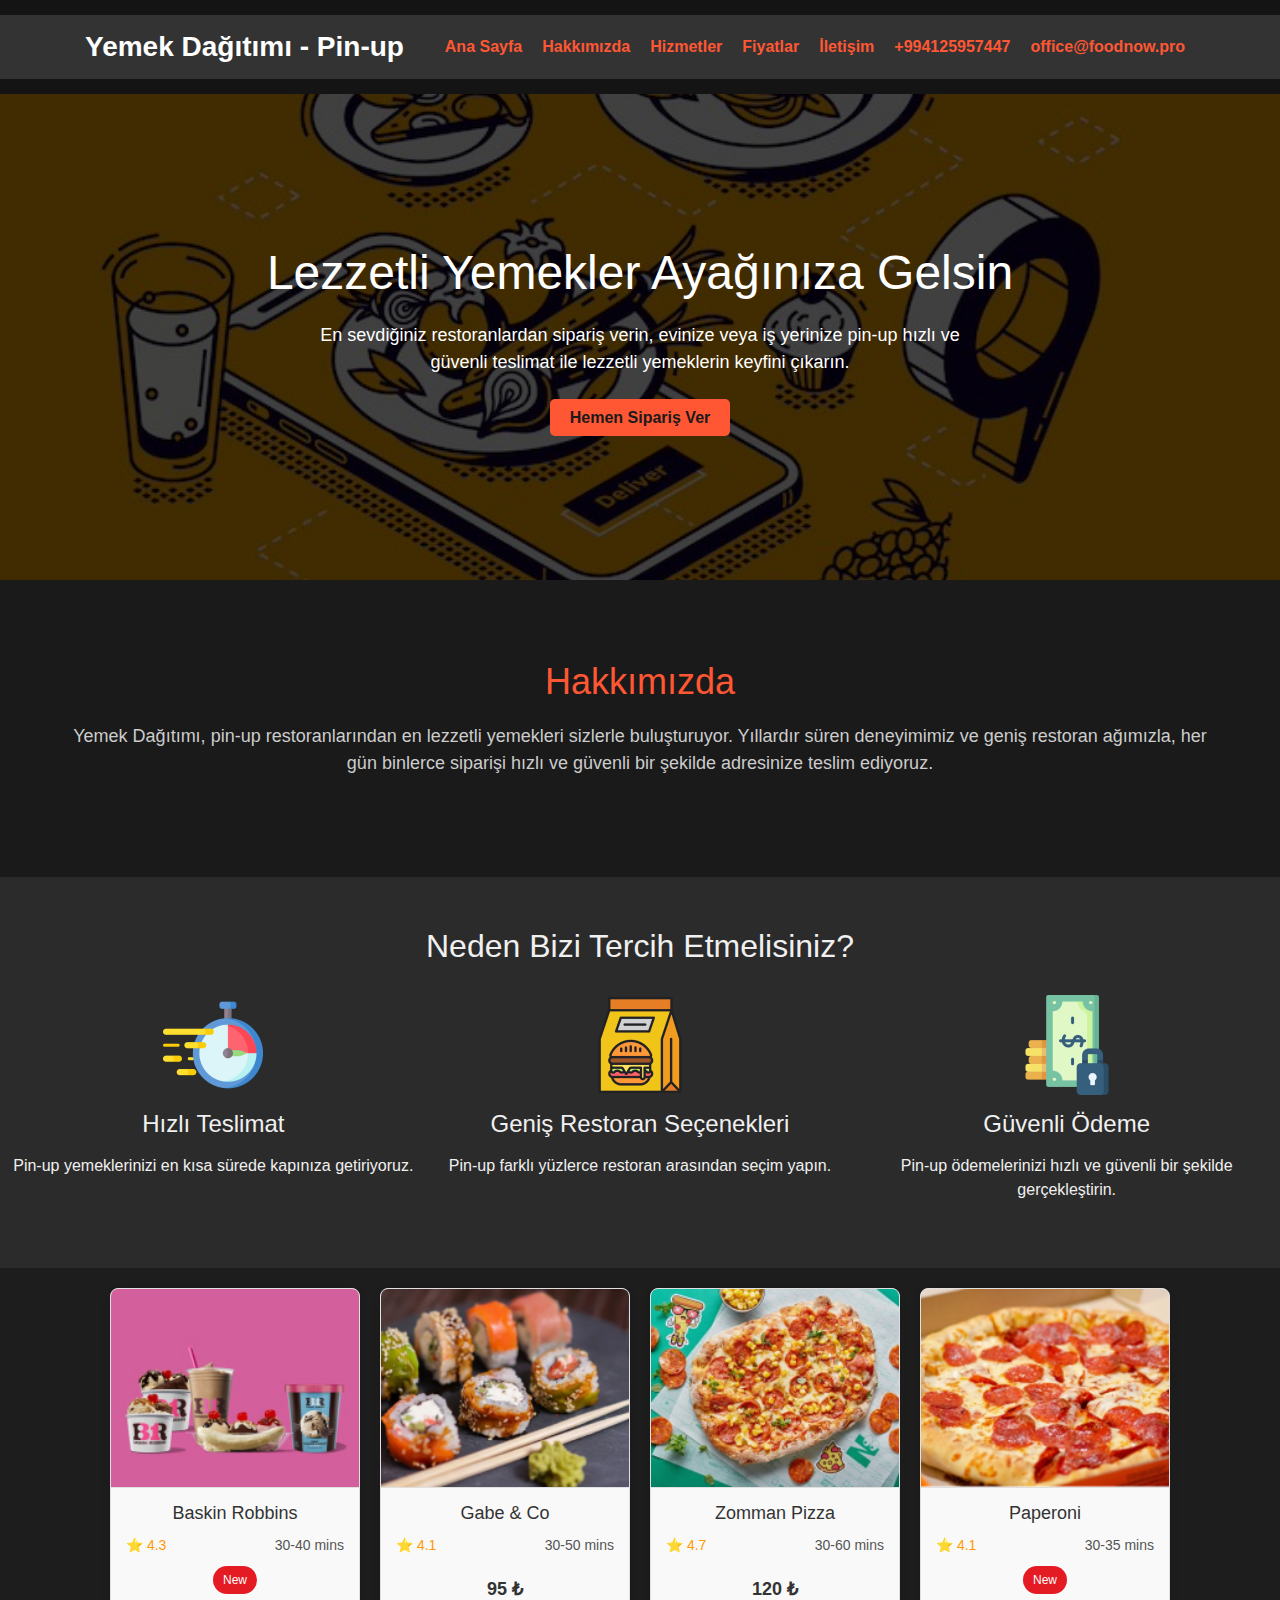
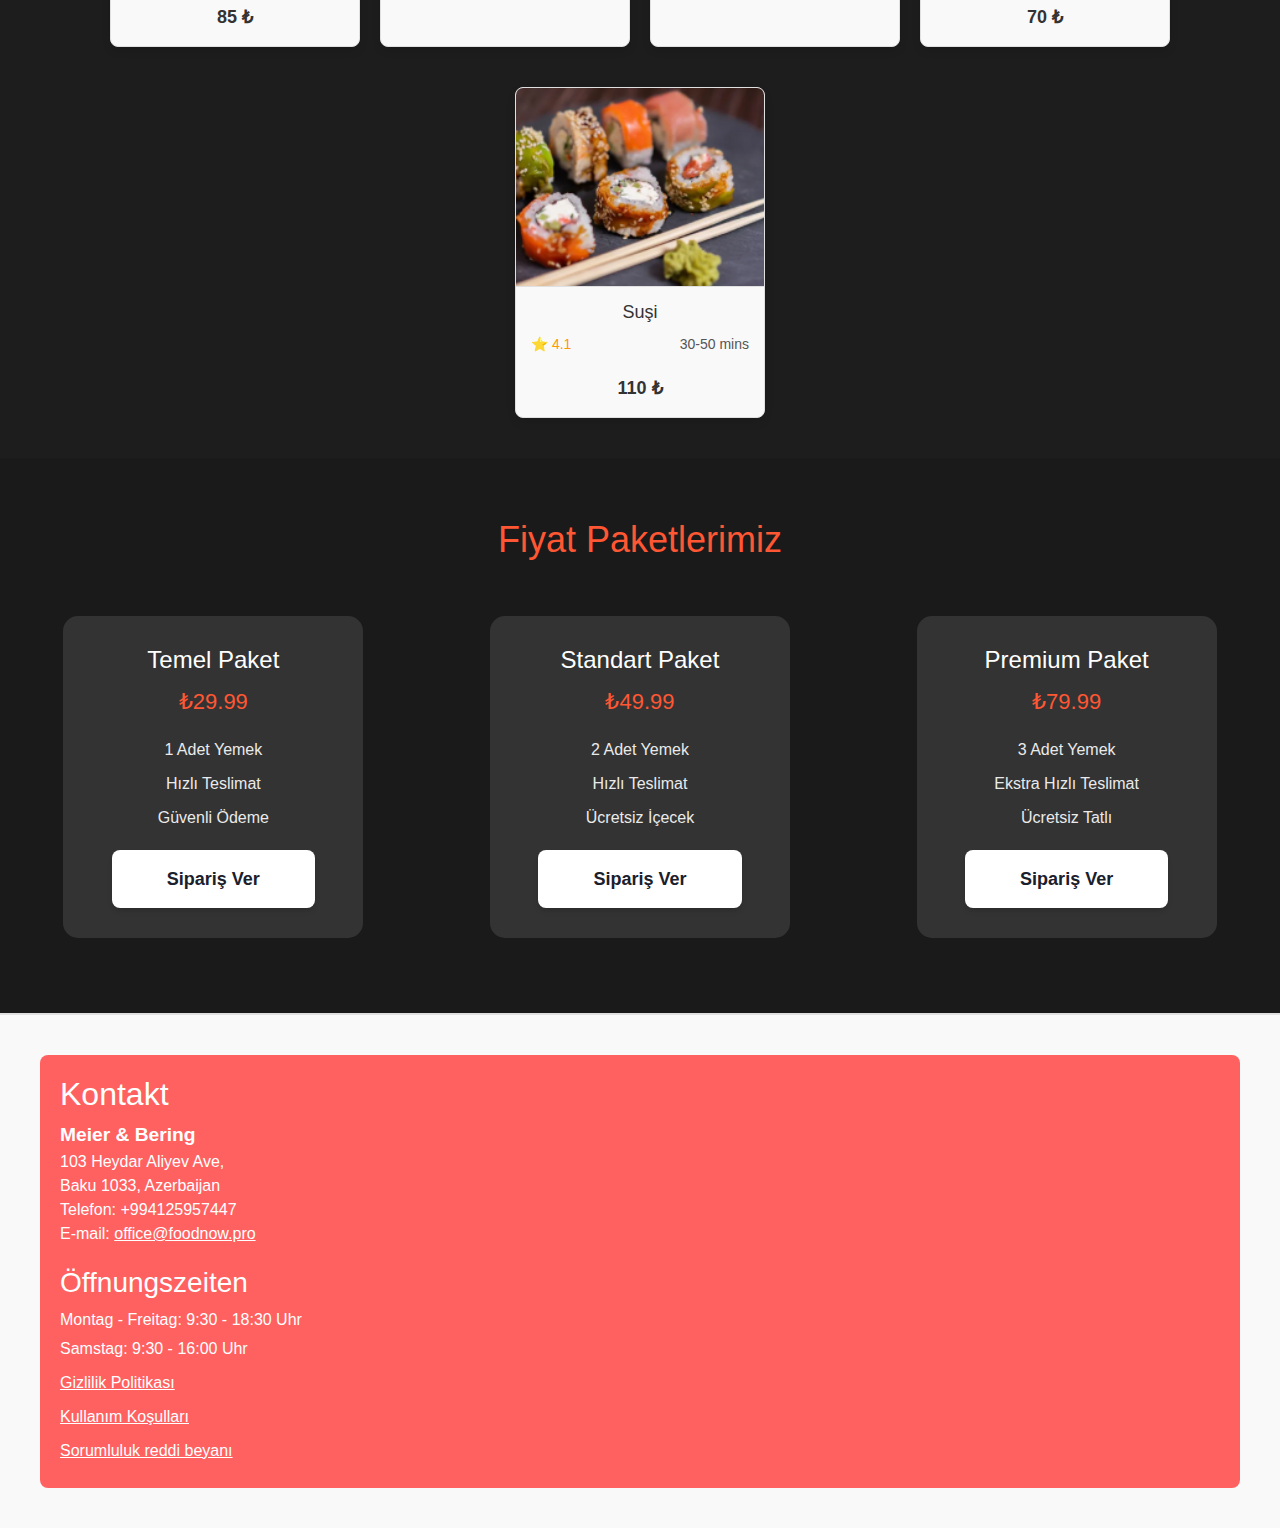
==== index.html @ 2bcd1567 "1" ====
<!DOCTYPE html>
<html lang="tr">
<head>
    <meta charset="UTF-8">
    <meta name="viewport" content="width=device-width, initial-scale=1.0">
    <title>Yemek Dağıtımı - Lezzetli Yemekler Ayağınızda Pin-up</title>
    <meta name="description" content="Ev ve iş yerlerine hızlı ve güvenli yemek dağıtımı. Pin-up ">
    <link rel="apple-touch-icon" sizes="180x180" href="favicon/apple-touch-icon.png">
    <link rel="icon" type="image/png" sizes="32x32" href="favicon/favicon-32x32.png">
    <link rel="icon" type="image/png" sizes="16x16" href="favicon/favicon-16x16.png">
    <link rel="manifest" href="favicon/site.webmanifest">
    <meta name="msapplication-TileColor" content="#da532c">
    <meta name="theme-color" content="#ffffff">
    <link rel="stylesheet" href="css/bootstrap.min.css">
    <link rel="stylesheet" href="css/style.css">
</head>

<body>

<header class="header-banner genel-container">
    <nav class="navbar navbar-expand-lg justify-content-between nav-bar genel-container">
        <div class="container">
        <a href="index.html">
            <h1 class="brand">Yemek Dağıtımı - Pin-up</h1>
        </a>
        <button class="navbar-toggler" type="button" data-toggle="collapse" data-target="#navbarSupportedContent"
                aria-controls="navbarSupportedContent" aria-expanded="false" aria-label="Toggle navigation">
            <span class="toggler-icon"></span>
            <span class="toggler-icon"></span>
            <span class="toggler-icon"></span>
        </button>

        <div class="collapse navbar-collapse sub-menu-bar" id="navbarSupportedContent">
            <ul id="nav" class="navbar-nav align-items-center nav-list menuSnowboardXY">
                <li><a href="index.html">Ana Sayfa</a></li>
                <li><a href="#about">Hakkımızda</a></li>
                <li><a href="#service">Hizmetler</a></li>
                <li><a href="#price">Fiyatlar</a></li>
                <li><a href="#contact">İletişim</a></li>
                <li><a href="tel:+905555555555">+994125957447</a></li>
                <li><a href="mailto:office@foodnow.pro">office@foodnow.pro</a></li>
            </ul>
        </div>
        </div>
    </nav>
</header>


<section class="hero-section genel-container">
    <h1>Lezzetli Yemekler Ayağınıza Gelsin</h1>
    <p>En sevdiğiniz restoranlardan sipariş verin, evinize veya iş yerinize pin-up hızlı ve güvenli teslimat ile lezzetli yemeklerin keyfini çıkarın.</p> 
    <a href="#" class="cta-button">Hemen Sipariş Ver</a>
</section>

<section class="about-section" id="about">
    <div class="about-container">
        <div class="about-content">
            <h2>Hakkımızda</h2>
            <p>Yemek Dağıtımı, pin-up restoranlarından en lezzetli yemekleri sizlerle buluşturuyor. Yıllardır süren deneyimimiz ve geniş restoran ağımızla, her gün binlerce siparişi hızlı ve güvenli bir şekilde adresinize teslim ediyoruz.</p> 
        </div>
    </div>
</section>

<section class="services-section genel-container" id="service">
    <div class="services-title">
        <h2>Neden Bizi Tercih Etmelisiniz?</h2>
    </div>
    <div class="services-items">
        <div class="service-item">
            <img src="img/1.png" alt="pin-up Hızlı Teslimat">
            <h3>Hızlı Teslimat</h3>
            <p>Pin-up yemeklerinizi en kısa sürede kapınıza getiriyoruz.</p>         </div>
        <div class="service-item">
            <img src="img/2.png" alt="pin-up Geniş Seçenekler">
            <h3>Geniş Restoran Seçenekleri</h3>
            <p>Pin-up farklı yüzlerce restoran arasından seçim yapın.</p> 
        </div>
        <div class="service-item">
            <img src="img/3.png" alt="Güvenli Ödeme pin-up">
            <h3>Güvenli Ödeme</h3>
            <p>Pin-up ödemelerinizi hızlı ve güvenli bir şekilde gerçekleştirin.</p> 
        </div>
    </div>
</section>



	
<section class="menu-cards" id="price">
    <div class="menu-card">
        <img src="img/4.jpg" alt="Baskin Robbins pin-up">
        <div class="menu-info">
            <h3>Baskin Robbins</h3>
            <div class="menu-details">
                <span class="rating">⭐ 4.3</span>
                <span class="time">30-40 mins</span>
            </div>
            <span class="status new">New</span>
            <!-- Добавление цены -->
            <div class="price">
                85 <span class="turkish-lira">&#8378;</span>
            </div>
        </div>
    </div>

    <div class="menu-card">
        <img src="img/5.jpg" alt="Gabe & Co pin-up ">
        <div class="menu-info">
            <h3>Gabe & Co</h3>
            <div class="menu-details">
                <span class="rating">⭐ 4.1</span>
                <span class="time">30-50 mins</span>
            </div>
            <!-- Добавление цены -->
            <div class="price">
                95 <span class="turkish-lira">&#8378;</span>
            </div>
        </div>
    </div>

    <div class="menu-card">
        <img src="img/6.jpg" alt="Zomman Pizza pin-up">
        <div class="menu-info">
            <h3>Zomman Pizza</h3>
            <div class="menu-details">
                <span class="rating">⭐ 4.7</span>
                <span class="time">30-60 mins</span>
            </div>
            <!-- Добавление цены -->
            <div class="price">
                120 <span class="turkish-lira">&#8378;</span>
            </div>
        </div>
    </div>

    <div class="menu-card">
        <img src="img/8.jpg" alt="Paperoni">
        <div class="menu-info">
            <h3>Paperoni</h3>
            <div class="menu-details">
                <span class="rating">⭐ 4.1</span>
                <span class="time">30-35 mins</span>
            </div>
            <span class="status new">New</span>
            <!-- Добавление цены -->
            <div class="price">
                70 <span class="turkish-lira">&#8378;</span>
            </div>
        </div>
    </div>

    <div class="menu-card">
        <img src="img/5.jpg" alt="Suşi">
        <div class="menu-info">
            <h3>Suşi</h3>
            <div class="menu-details">
                <span class="rating">⭐ 4.1</span>
                <span class="time">30-50 mins</span>
            </div>
            <!-- Добавление цены -->
            <div class="price">
                110 <span class="turkish-lira">&#8378;</span>
            </div>
        </div>
    </div>
</section>
	

    <section class="pricing-section genel-container">
        <h2 class="pricing-title">Fiyat Paketlerimiz</h2>
        <div class="pricing-container">
            <div class="pricing-card">
                <h3>Temel Paket</h3>
                <p>₺29.99</p>
                <ul>
                    <li>1 Adet Yemek</li>
                    <li>Hızlı Teslimat</li>
                    <li>Güvenli Ödeme</li>
                </ul>
                <a href="#" class="button">Sipariş Ver</a>
            </div>
            <div class="pricing-card">
                <h3>Standart Paket</h3>
                <p>₺49.99</p>
                <ul>
                    <li>2 Adet Yemek</li>
                    <li>Hızlı Teslimat</li>
                    <li>Ücretsiz İçecek</li>
                </ul>
                <a href="#" class="button">Sipariş Ver</a>
            </div>
            <div class="pricing-card">
                <h3>Premium Paket</h3>
                <p>₺79.99</p>
                <ul>
                    <li>3 Adet Yemek</li>
                    <li>Ekstra Hızlı Teslimat</li>
                    <li>Ücretsiz Tatlı</li>
                </ul>
                <a href="#" class="button">Sipariş Ver</a>
            </div>
        </div>
    </section>

    <footer class="footer">
    <div class="footer-container">
        <!-- Map Section -->
       

        <!-- Contact Information Section -->
        <div class="footer-contact" id="contact">
            <h2>Kontakt</h2>
            <address>
                <strong>Meier & Bering</strong><br>
                103 Heydar Aliyev Ave, <br> Baku 1033, Azerbaijan<br>
                Telefon: +994125957447<br>
                E-mail: <a href="mailto:office@foodnow.pro">office@foodnow.pro</a>
            </address>
            <div class="footer-hours">
                <h3>Öffnungszeiten</h3>
                <p>Montag - Freitag: 9:30 - 18:30 Uhr</p>
                <p>Samstag: 9:30 - 16:00 Uhr</p>
            </div>
            <div class="d-flex flex-column">
                <a href="policy.html" class="text-white">Gizlilik Politikası</a>
                <a href="terms.html" class="text-white">Kullanım Koşulları</a>
                <a href="disclaimer.html" class="text-white">Sorumluluk reddi beyanı</a>
            </div>
        </div>
    </div>
</footer>
</body>
<script src="js/jquery-1.12.4.min.js"></script>
<script src="js/bootstrap.min.js"></script>
<script src="js/main.js"></script>
<script type="application/ld+json">
    {
        "@context": "https://schema.org",
        "@type": "Organization",
        "name": "Yemek Dağıtımı - Lezzetli Yemekler Ayağınızda Pin-up",
        "url": "",
        "logo": "/favicon/favicon.ico"
    }
</script>
<script type="application/ld+json">
    {
        "@context": "https://schema.org",
        "@type": "WPHeader",
        "headline": "Yemek Dağıtımı - Lezzetli Yemekler Ayağınızda Pin-up",
        "description": "Ev ve iş yerlerine hızlı ve güvenli yemek dağıtımı. Pin-up",
        "publisher": {
            "@type": "Organization",
            "name": "Yemek Dağıtımı - Lezzetli Yemekler Ayağınızda Pin-up",
            "logo": {
                "@type": "ImageObject",
                "url": "/favicon/favicon.ico"
            }
        }
    }
</script>
<script type="application/ld+json">
    {
        "@context": "https://schema.org",
        "@type": "WebPage",
        "name": "Yemek Dağıtımı - Lezzetli Yemekler Ayağınızda Pin-up",
        "description": "Ev ve iş yerlerine hızlı ve güvenli yemek dağıtımı. Pin-up",
        "publisher": {
            "@type": "Organization",
            "name": "Yemek Dağıtımı - Lezzetli Yemekler Ayağınızda Pin-up"
        },
        "license": "A license document that applies to this content, typically indicated by URL"
    }
</script>
<script type="application/ld+json">
    {
        "@context": "https://schema.org",
        "@type": "SiteNavigationElement",
        "name": "Main Navigation",
        "url": "",
        "hasPart": [
            {
                "@type": "WebPage",
                "name": "Home",
                "url": ""
            },
            {
                "@type": "WebPage",
                "name": "Policy",
                "url": "/policy.html"
            },
            {
                "@type": "WebPage",
                "name": "Terms of Conditions",
                "url": "/terms.html"
            },
            {
                "@type": "WebPage",
                "name": "Disclaimer",
                "url": "/disclaimer.html"
            },
            {
                "@type": "WebPage",
                "name": "404",
                "url": "/404.html"
            },
            {
                "@type": "WebPage",
                "name": "review",
                "url": "/review.html"
            }
        ]
    }
</script>
</html>
---- css/style.css ----
body {
  font-family: 'Arial', sans-serif;
  margin: 0;
  padding: 0;
  color: #F0F0F0;
  background-color: #1D1D1D;
}

.genel-container {
  max-width: 1440px;
  margin: 0 auto;
  padding: 0 20px;
}

.header-banner {
  background-color: #141414;
  color: #FFFFFF;
  padding: 15px 0;
  display: flex;
  justify-content: space-between;
  align-items: center;
}

.header-banner .contact-info {
  font-size: 14px;
}

.header-banner .contact-info a {
  color: #FFFFFF;
  text-decoration: none;
  margin-left: 20px;
}

.nav-bar {
  background-color: #333333;
  padding: 10px 0;
}

.nav-bar ul {
  list-style: none;
  display: flex;
  justify-content: center;
  padding: 0;
  margin: 0;
}

.nav-bar ul li {
  margin: 0 15px;
}

.nav-bar ul li a {
  text-decoration: none;
  color: #FF5733;
  font-weight: bold;
}

.hero-section {
  background-image: url('../img/10.jpg');
  background-size: cover;
  background-position: center;
  color: #FFFFFF;
  text-align: center;
  padding: 150px 20px;
}

.hero-section h1 {
  font-size: 48px;
  margin-bottom: 20px;
}

.hero-section p {
  font-size: 18px;
  max-width: 700px;
  margin: 0 auto 30px;
}

.hero-section .cta-button {
  background-color: #FF5733;
  color: #1A1A1A;
  padding: 10px 20px;
  text-decoration: none;
  font-weight: bold;
  border-radius: 5px;
}

.about-section {
  background-color: #1A1A1A;
  padding: 60px 0;
  text-align: center;
}

.about-section .about-container {
  max-width: 1200px;
  margin: 0 auto;
  display: flex;
  justify-content: space-between;
  flex-wrap: wrap;
}

.about-section .about-content {
  flex: 1;
  padding: 20px;
}

.about-section .about-content h2 {
  font-size: 36px;
  color: #FF5733;
  margin-bottom: 20px;
}

.about-section .about-content p {
  font-size: 18px;
  color: #CCCCCC;
  margin-bottom: 20px;
}

.services-section {
  background-color: #2B2B2B;
  color: #F0F0F0;
  padding: 50px 0;
}

.services-section .services-title {
  text-align: center;
  margin-bottom: 30px;
}

.services-section .services-items {
  display: flex;
  justify-content: space-between;
  flex-wrap: wrap;
}

.services-section .service-item {
  flex: 1;
  margin: 0 10px;
  text-align: center;
}

.services-section .service-item img {
  max-width: 100px;
  height: auto;
  margin-bottom: 15px;
}

.services-section .service-item h3 {
  font-size: 24px;
  margin-bottom: 15px;
}

.services-section .service-item p {
  font-size: 16px;
}

.pricing-section {
  background-color: #1A1A1A;
  color: #3D3E3D;
  padding: 60px 0;
  text-align: center;
}

.pricing-section .pricing-title {
  font-size: 36px;
  color: #FF5733;
  margin-bottom: 40px;
}

.pricing-container {
  display: flex;
  justify-content: space-around;
  flex-wrap: wrap;
}

.pricing-card {
  background-color: #333333;
  padding: 30px;
  margin: 15px;
  border-radius: 15px;
  width: 300px;
  transition: transform 0.3s;
}

.pricing-card:hover {
  transform: scale(1.05);
}

.pricing-card h3 {
  font-size: 24px;
  color: #FFFFFF;
  margin-bottom: 10px;
}

.pricing-card p {
  font-size: 22px;
  color: #FF5733;
  margin-bottom: 20px;
}

.pricing-card ul {
  list-style: none;
  padding: 0;
  margin-bottom: 20px;
}

.pricing-card ul li {
  font-size: 16px;
  color: #EAEAEA;
  margin: 10px 0;
}

.button {
  display: inline-block;
  background-color: #FF5733;
  color: #FFFFFF;
  padding: 10px 20px;
  border-radius: 5px;
  text-decoration: none;
  font-size: 16px;
  font-weight: bold;
  transition: background-color 0.3s;
}

.button:hover {
  background-color: #FF4500;
}

/* Footer */
.footer-section {
  background-color: #141414;
  color: #FFFFFF;
  text-align: center;
  padding: 20px 0;
}

.menu-cards {
  display: flex;
  justify-content: space-between;
  gap: 20px;
  padding: 20px;
}


.menu-cards {
  display: flex;
  justify-content: center;
  gap: 20px;
  padding: 20px;
}

.menu-card {
  background-color: white;
  border-radius: 8px;
  box-shadow: 0 4px 8px rgba(0, 0, 0, 0.1);
  overflow: hidden;
  width: 250px;
  transition: transform 0.3s ease;
  text-align: center;
}

.menu-card:hover {
  transform: scale(1.05);
}

.menu-card img {
  width: 100%;
  height: 150px;
  object-fit: cover;
}

.menu-info {
  padding: 15px;
  display: flex;
  flex-direction: column;
  align-items: center;
}

.menu-info h3 {
  font-size: 18px;
  margin-bottom: 10px;
}

.menu-details {
  display: flex;
  justify-content: space-between;
  width: 100%;
  color: #3D3E3D;
  margin-bottom: 10px;
}

.rating {
  font-size: 14px;
  color: #FF9900;
}

.time {
  font-size: 14px;
}

.status {
  background-color: #e5f8e0;
  color: #28a745;
  font-size: 12px;
  padding: 2px 6px;
  border-radius: 4px;
}

.status.new {
  background-color: #e0f3ff;
  color: #007bff;
}

.menu-cards {
  display: flex;
  flex-wrap: wrap;
  gap: 20px;
  justify-content: center;
  padding: 20px;
}


.menu-card {
  width: 250px;
  border: 1px solid #e0e0e0;
  border-radius: 8px;
  overflow: hidden;
  box-shadow: 0 4px 8px rgba(0, 0, 0, 0.1);
  transition: box-shadow 0.3s ease;
  background-color: #f9f9f9;
  margin-bottom: 20px;
}

.menu-card:hover {
  box-shadow: 0 8px 16px rgba(0, 0, 0, 0.2);
}


.menu-card img {
  width: 100%;
  height: auto;
  border-bottom: 1px solid #e0e0e0;
}

.menu-info {
  padding: 15px;
}


.menu-info h3 {
  font-size: 18px;
  color: #333333;
  margin-bottom: 10px;
}


.menu-details {
  display: flex;
  justify-content: space-between;
  margin-bottom: 10px;
  font-size: 14px;
  color: #555555;
}


.menu-info .status {
  display: inline-block;
  padding: 5px 10px;
  border-radius: 15px;
  font-size: 12px;
  color: #FFFFFF;
  background-color: #E51B23;
}


.price {
  font-size: 18px;
  font-weight: bold;
  color: #333333;
  margin-top: 10px;
}

.price .turkish-lira {
  font-size: 18px;
  vertical-align: top;
}

.footer {
  background-color: #f9f9f9;
  border-top: 2px solid #e0e0e0;
  padding: 40px 20px;
}

.footer-container {
  display: flex;
  justify-content: space-between;
  align-items: flex-start;
  max-width: 1200px;
  margin: 0 auto;
}

/* Map Section */
.footer-map iframe {
  border: none;
  border-radius: 8px;
  width: 400px;
  height: 300px;
}

/* Contact Information */
.footer-contact {
  background-color: #ff6161;
  color: #ffffff;
  padding: 20px;
  border-radius: 8px;
  width: 100%;
}

.footer-contact h2, .footer-contact h3 {
  margin-top: 0;
  color: #ffffff;
}

.footer-contact address {
  font-style: normal;
  margin-bottom: 20px;
}

.footer-contact a {
  color: #ffffff;
  text-decoration: underline;
}

.footer-hours p, .footer-contact a {
  margin: 5px 0;
}

.footer-contact strong {
  font-size: 1.2em;
}


/*===== NAVBAR =====*/

.header_navbar {
  position: absolute;
  top: 0;
  left: 0;
  width: 100%;
  z-index: 99;
  -webkit-transition: all 0.3s ease-out 0s;
  -moz-transition: all 0.3s ease-out 0s;
  -ms-transition: all 0.3s ease-out 0s;
  -o-transition: all 0.3s ease-out 0s;
  transition: all 0.3s ease-out 0s;
}

.header a {
  color: #fff;
}

.logo {
  font-size: 24px;
  text-transform: uppercase;
  font-width: bold;
}

.header a:hover, .hero a:hover {
  text-decoration: none;
}

.head-container {
  margin: 0 30px;
}

.sticky {
  position: fixed;
  z-index: 999;
  background-color: #fff;
  -webkit-box-shadow: 0px 20px 50px 0px rgba(0, 0, 0, 0.05);
  -moz-box-shadow: 0px 20px 50px 0px rgba(0, 0, 0, 0.05);
  box-shadow: 0px 20px 50px 0px rgba(0, 0, 0, 0.05);
  -webkit-transition: all 0.3s ease-out 0s;
  -moz-transition: all 0.3s ease-out 0s;
  -ms-transition: all 0.3s ease-out 0s;
  -o-transition: all 0.3s ease-out 0s;
  transition: all 0.3s ease-out 0s;
}

.sticky .navbar {
  padding: 10px 0;
}

.navbar {
  align-items: center;
  width: 100%;
  -webkit-transition: all 0.3s ease-out 0s;
  -moz-transition: all 0.3s ease-out 0s;
  -ms-transition: all 0.3s ease-out 0s;
  -o-transition: all 0.3s ease-out 0s;
  transition: all 0.3s ease-out 0s;
}

.navbar h1 {
  white-space: nowrap;
  color: #fff;
  font-weight: bold;
  font-size: 28px;
  margin-bottom: 0;
  text-decoration: none;
}

.navbar ul li {
  margin: 10px;
}

.navbar a:hover {
  text-decoration: none;
}

.tariffs {
  padding: 200px 0;
}

.navbar-brand {
  padding: 0;
  margin-right: 0;
}

.navbar .navbar-nav a:hover {
  color: #ff6347;
}

.navbar-brand img {
  width: 60px;
}

.policy p {
  text-align: left;
}

.navbar-toggler {
  padding: 0;
}

.navbar-collapse {
  flex-grow: 0 !important;
}

.navbar-toggler .toggler-icon {
  width: 30px;
  height: 2px;
  background-color: #fff;
  display: block;
  margin: 5px 0;
  position: relative;
  -webkit-transition: all 0.3s ease-out 0s;
  -moz-transition: all 0.3s ease-out 0s;
  -ms-transition: all 0.3s ease-out 0s;
  -o-transition: all 0.3s ease-out 0s;
  transition: all 0.3s ease-out 0s;
}

.navbar-toggler.active .toggler-icon:nth-of-type(1) {
  -webkit-transform: rotate(45deg);
  -moz-transform: rotate(45deg);
  -ms-transform: rotate(45deg);
  -o-transform: rotate(45deg);
  transform: rotate(45deg);
  top: 7px;
}

.navbar-toggler.active .toggler-icon:nth-of-type(2) {
  opacity: 0;
}

.navbar-toggler.active .toggler-icon:nth-of-type(3) {
  -webkit-transform: rotate(135deg);
  -moz-transform: rotate(135deg);
  -ms-transform: rotate(135deg);
  -o-transform: rotate(135deg);
  transform: rotate(135deg);
  top: -7px;
}

@media only screen and (min-width: 768px) and (max-width: 991px) {
  .navbar-collapse {
    position: absolute;
    top: 100%;
    left: 0;
    width: 100%;
    background-color: #fff;
    z-index: 9;
    -webkit-box-shadow: 0px 15px 20px 0px rgba(34, 34, 34, 0.1);
    -moz-box-shadow: 0px 15px 20px 0px rgba(34, 34, 34, 0.1);
    box-shadow: 0px 15px 20px 0px rgba(34, 34, 34, 0.1);
    margin-top: 20px;
    padding: 5px 12px;
  }
}

@media (max-width: 767px) {
  .logo, .brand-logo {
    width: 80%;
    font-size: 20px;
  }

  .info-image {
    object-fit: contain;
    flex-basis: 0;
  }

  .navbar-collapse {
    position: absolute;
    top: 100%;
    left: 0;
    width: 100%;
    background-color: #fff;
    z-index: 9;
    -webkit-box-shadow: 0px 15px 20px 0px rgba(34, 34, 34, 0.1);
    -moz-box-shadow: 0px 15px 20px 0px rgba(34, 34, 34, 0.1);
    box-shadow: 0px 15px 20px 0px rgba(34, 34, 34, 0.1);
    padding: 5px 12px;
  }

  .hizmet-kutu img, .yorum-item {
    width: 100%;
  }

  .yorumlar-konteyner {
    flex-direction: column;
  }

  .about-text, .delivery-text {
    width: 100%;
  }

  .about-image, .delivery-image {
    width: 100%;
    margin-right: 0px;
  }

  .h-135 {
    height: auto;
  }

  .policy {
    padding: 0px;
    padding-top: 30px;
  }

  .policy h1 {
    font-size: 1.3em;
  }

  .policy h2 {
    font-size: 1.1em;
  }

  .menu ul li {
    margin: 10px 15px;
  }

  .short-logo {
    justify-content: center;
  }

  .menu ul li a {
    color: #fff
  }

  .flex-column-mob {
    flex-direction: column;
  }

  .category-row {
    flex-direction: column;
  }

  .about-team, .beauty-glory {
    flex-direction: column;
  }

  .about-team img, .beauty-glory img {
    max-width: 100%;
  }

  .navbar-toggler {
    padding: 10px;
  }

  .navbar h1 {
    padding: 10px;
  }

  .navbar-brand img {
    width: 60px;
  }

  .navbar ul li, .navbar ul li a, .navbar .navbar-nav a {
    color: #111;
  }

  .img-about {
    width: 100% !important;
  }

  .intro-title {
    left: 0;
    top: 0;
  }

  .intro-description {
    left: 0;
    top: 20%;
  }

  .intro-banner {
    display: flex;
    justify-content: center;
    text-align: center;
  }

  .action-button {
    left: unset;
    top: 75%;
  }

  .video-section iframe {
    height: 310px;
  }

  .advantage-row, .category-row {
    flex-direction: column;
  }

  .services-grid {
    display: flex;
    flex-direction: column;
  }

  .cta-btn {
    font-size: 14px;
  }

  .advantage-item, .category-card {
    width: 100%;
    margin: 10px 0;
  }

  .banner h1 {
    font-size: 16px;
  }

  .banner p {
    font-size: 12px;
  }

  .header-info p, .header-info a {
    font-size: 10px;
  }

  .tariffs {
    padding: 60px 0;
  }

  .tariffs .category-card {
    width: 100%;
  }

}

.navbar-nav .nav-item {
  margin-left: 45px;
  position: relative;
  white-space: nowrap;
}

nav ul li:hover a {
  color: #8B0000 !important;
  text-decoration: none;
}

.screen img {
  max-width: 250px;
}

@media only screen and (min-width: 992px) and (max-width: 1199px) {
  .navbar-nav .nav-item {
    margin-left: 30px;
  }
}

@media only screen and (min-width: 768px) and (max-width: 991px) {
  .navbar-nav .nav-item {
    margin: 0;
  }
}

@media (max-width: 767px) {
  .navbar-nav .nav-item {
    margin: 0;
  }

  .navbar h1 {
    font-size: 16px;
  }
  img {
    margin-top: 20px;
    margin-bottom: 20px;
  }
}

.navbar-nav .nav-item a {
  font-size: 16px;
  font-weight: 600;
  color: #38424D;
  -webkit-transition: all 0.3s ease-out 0s;
  -moz-transition: all 0.3s ease-out 0s;
  -ms-transition: all 0.3s ease-out 0s;
  -o-transition: all 0.3s ease-out 0s;
  transition: all 0.3s ease-out 0s;
  padding: 5px 0;
  position: relative;
}

.navbar-nav .nav-item a::before {
  position: absolute;
  content: '';
  width: 0;
  height: 2px;
  background-color: #38424D;
  border-radius: 50px;
  left: 110%;
  left: 0;
  bottom: 0;
  -webkit-transition: all 0.3s ease-out 0s;
  -moz-transition: all 0.3s ease-out 0s;
  -ms-transition: all 0.3s ease-out 0s;
  -o-transition: all 0.3s ease-out 0s;
  transition: all 0.3s ease-out 0s;
}

@media only screen and (min-width: 768px) and (max-width: 991px) {
  .navbar-nav .nav-item a::before {
    display: none;
  }
}

@media (max-width: 767px) {
  .navbar-nav .nav-item a::before {
    display: none;
  }
}

@media only screen and (min-width: 768px) and (max-width: 991px) {
  .navbar-nav .nav-item a {
    display: block;
    padding: 4px 0;
  }
}

@media (max-width: 767px) {
  .navbar-nav .nav-item a {
    display: block;
    padding: 4px 0;
  }
}

.navbar-nav .nav-item.active > a::before, .navbar-nav .nav-item:hover > a::before {
  width: 100%;
}

.navbar-nav .nav-item:hover .sub-menu {
  top: 100%;
  opacity: 1;
  visibility: visible;
}

@media only screen and (min-width: 768px) and (max-width: 991px) {
  .navbar-nav .nav-item:hover .sub-menu {
    top: 0;
  }
}

@media (max-width: 767px) {
  .navbar-nav .nav-item:hover .sub-menu {
    top: 0;
  }

  .screen img {
    max-width: 100%;
  }
}

.navbar-nav .nav-item .sub-menu {
  width: 200px;
  background-color: #fff;
  -webkit-box-shadow: 0px 0px 20px 0px rgba(0, 0, 0, 0.1);
  -moz-box-shadow: 0px 0px 20px 0px rgba(0, 0, 0, 0.1);
  box-shadow: 0px 0px 20px 0px rgba(0, 0, 0, 0.1);
  position: absolute;
  top: 110%;
  left: 0;
  opacity: 0;
  visibility: hidden;
  -webkit-transition: all 0.3s ease-out 0s;
  -moz-transition: all 0.3s ease-out 0s;
  -ms-transition: all 0.3s ease-out 0s;
  -o-transition: all 0.3s ease-out 0s;
  transition: all 0.3s ease-out 0s;
}

@media only screen and (min-width: 768px) and (max-width: 991px) {
  .navbar-nav .nav-item .sub-menu {
    position: relative;
    width: 100%;
    top: 0;
    display: none;
    opacity: 1;
    visibility: visible;
  }
}

@media (max-width: 767px) {
  .navbar-nav .nav-item .sub-menu {
    position: relative;
    width: 100%;
    top: 0;
    display: none;
    opacity: 1;
    visibility: visible;
  }

  .container1 {
    flex-direction: column;
  }
}

.navbar-nav .nav-item .sub-menu li {
  display: block;
}

.navbar-nav .nav-item .sub-menu li a {
  display: block;
  padding: 8px 20px;
  color: #4be46e;
}

.navbar-nav .nav-item .sub-menu li a.active, .navbar-nav .nav-item .sub-menu li a:hover {
  padding-left: 25px;
  color: #1E75D9;
}

.navbar-nav .sub-nav-toggler {
  display: none;
}

.form-contact {
  width: 60%;
}

.d-flex {
  display: -ms-flexbox !important;
  display: flex !important
}

.justify-content-center {
  -ms-flex-pack: center !important;
  justify-content: center !important
}

.justify-content-between {
  -ms-flex-pack: justify !important;
  justify-content: space-between !important
}

.align-items-center {
  -ms-flex-align: center !important;
  align-items: center !important
}

.text-white {
  color: #fff !important
}

.m-2 {
  margin: .5rem !important
}

@media only screen and (min-width: 768px) and (max-width: 991px) {
  .navbar-nav .sub-nav-toggler {
    display: block;
    position: absolute;
    right: 0;
    top: 0;
    background: none;
    color: #222;
    font-size: 18px;
    border: 0;
    width: 30px;
    height: 30px;
  }
}

@media (max-width: 767px) {
  .navbar-nav .sub-nav-toggler {
    display: block;
    position: absolute;
    right: 0;
    top: 0;
    background: none;
    color: #222;
    font-size: 18px;
    border: 0;
    width: 30px;
    height: 30px;
  }

  .flex-column-mob {
    flex-direction: column;
  }

  .form-contact {
    width: 80%;
  }
}

.contact_section2 {
  width: 100%;
  height: auto;
  background-size: 100%;
  display: flex;
  justify-content: center;
  margin-bottom: 90px;
}

.input_bg {
  width: 60%;
  margin: 0 auto;
  text-align: center;
  margin-top: 100px;
}

.fact_text {
  width: 100%;
  float: left;
  font-size: 20px;
  color: #ffffff;
  text-align: center;
  text-transform: uppercase;
}

.address_text {
  width: 100%;
  float: left;
  font-size: 18px;
  color: #000;
  padding: 5px 20px 5px 30px;
  border-radius: 30px;
  border: 0px;
  background-color: #dadada;
  height: 60px;
  margin-top: 40px;
}

.sub_bt {
  width: 100%;
  color: black;
  background-color: #fff;
  font-size: 18px;
  border-radius: 30px;
  border: 1px solid black;
  height: 60px;
  margin-top: 40px;
  cursor: pointer;

}

.sub_bt:hover {
  color: #fff;
  background-color: black;
  border-color: #fff;
}

.hero-image {
  width: 40%;
}

.h-80 {
  height: 80px;
  background-size: auto;
}

.courses-section h2 {
  text-align: center;
}

.plan h3.price-green {
  font-weight: bold;
  font-size: 32px;
  color: green;
}


#original {
  font-family: 'Open Sans', sans-serif !important;
  direction: ltr;
  font-size: 1em;
  margin: 0;
  background-color: #07498f;
  color: #fff;
}

.wrap__btn--PxHri--section {
  background-image: url('../img/bg-desc.png');
  background-size: cover;
  width: 914px;
  margin: 0 auto;
  min-height: 100vh;
  display: flex;
  flex-direction: column;
  align-items: center;
  justify-content: center;
}

.logo-img {
  margin-bottom: 20px;
  width: 200px;
  height: auto;
}

.button {
  align-items: center;
  background: #FFFFFF;
  border: 0 solid #E2E8F0;
  box-shadow: 0 4px 6px -1px rgba(0, 0, 0, 0.1), 0 2px 4px -1px rgba(0, 0, 0, 0.06);
  box-sizing: border-box;
  color: #1A202C;
  display: inline-flex;
  font-weight: 700;
  height: 56px;
  justify-content: center;
  line-height: 24px;
  overflow-wrap: break-word;
  padding: 24px;
  text-decoration: none;
  width: auto;
  border-radius: 8px;
  cursor: pointer;
  user-select: none;
  -webkit-user-select: none;
  touch-action: manipulation;
}

.button {
  padding: 29px 55px;
  font-size: 18px;
  text-decoration: none !important;
}

.main__img--l83Xf--section {
  text-align: center;
  background: rgba(255, 255, 255, 0.0);
  padding: 19px;
  border-radius: 0px;
  padding: 46px;
}

.main__img--l83Xf--section h1 {
  font-weight: 400;
  font-size: 37px;
  border-bottom: 1px dotted #ccc;
  padding-bottom: 22px;
  margin-top: 0px;
}

.button__header--0mbZF--element {
  display: flex;
  gap: 29px;
  align-items: center;
  justify-content: center;
  margin-top: 22px;
}

#main {
  display: block;
}

#original {
  display: none;
}

.button-yes {
  background: #04cfa6;
  box-shadow: 0 2px #082144;
  transition: 0.5s;
}

.button-no {
  background: #ff2401 !important;
  padding: 29px 55px;
  font-size: 18px;
  text-decoration: none;
  box-shadow: 0 3px #082144;
}

@media (max-width: 1200px) {
  .wrap__btn--PxHri--section {
    width: 100%;
  }
}

@media (max-width: 480px) {
  .button__header--0mbZF--element {
    flex-direction: column;
  }
}

@media (max-width: 768px) {
  #main {
    display: none;
  }

  #original {
    display: block;
  }

  .hero-image {
    width: 100%;
  }
}
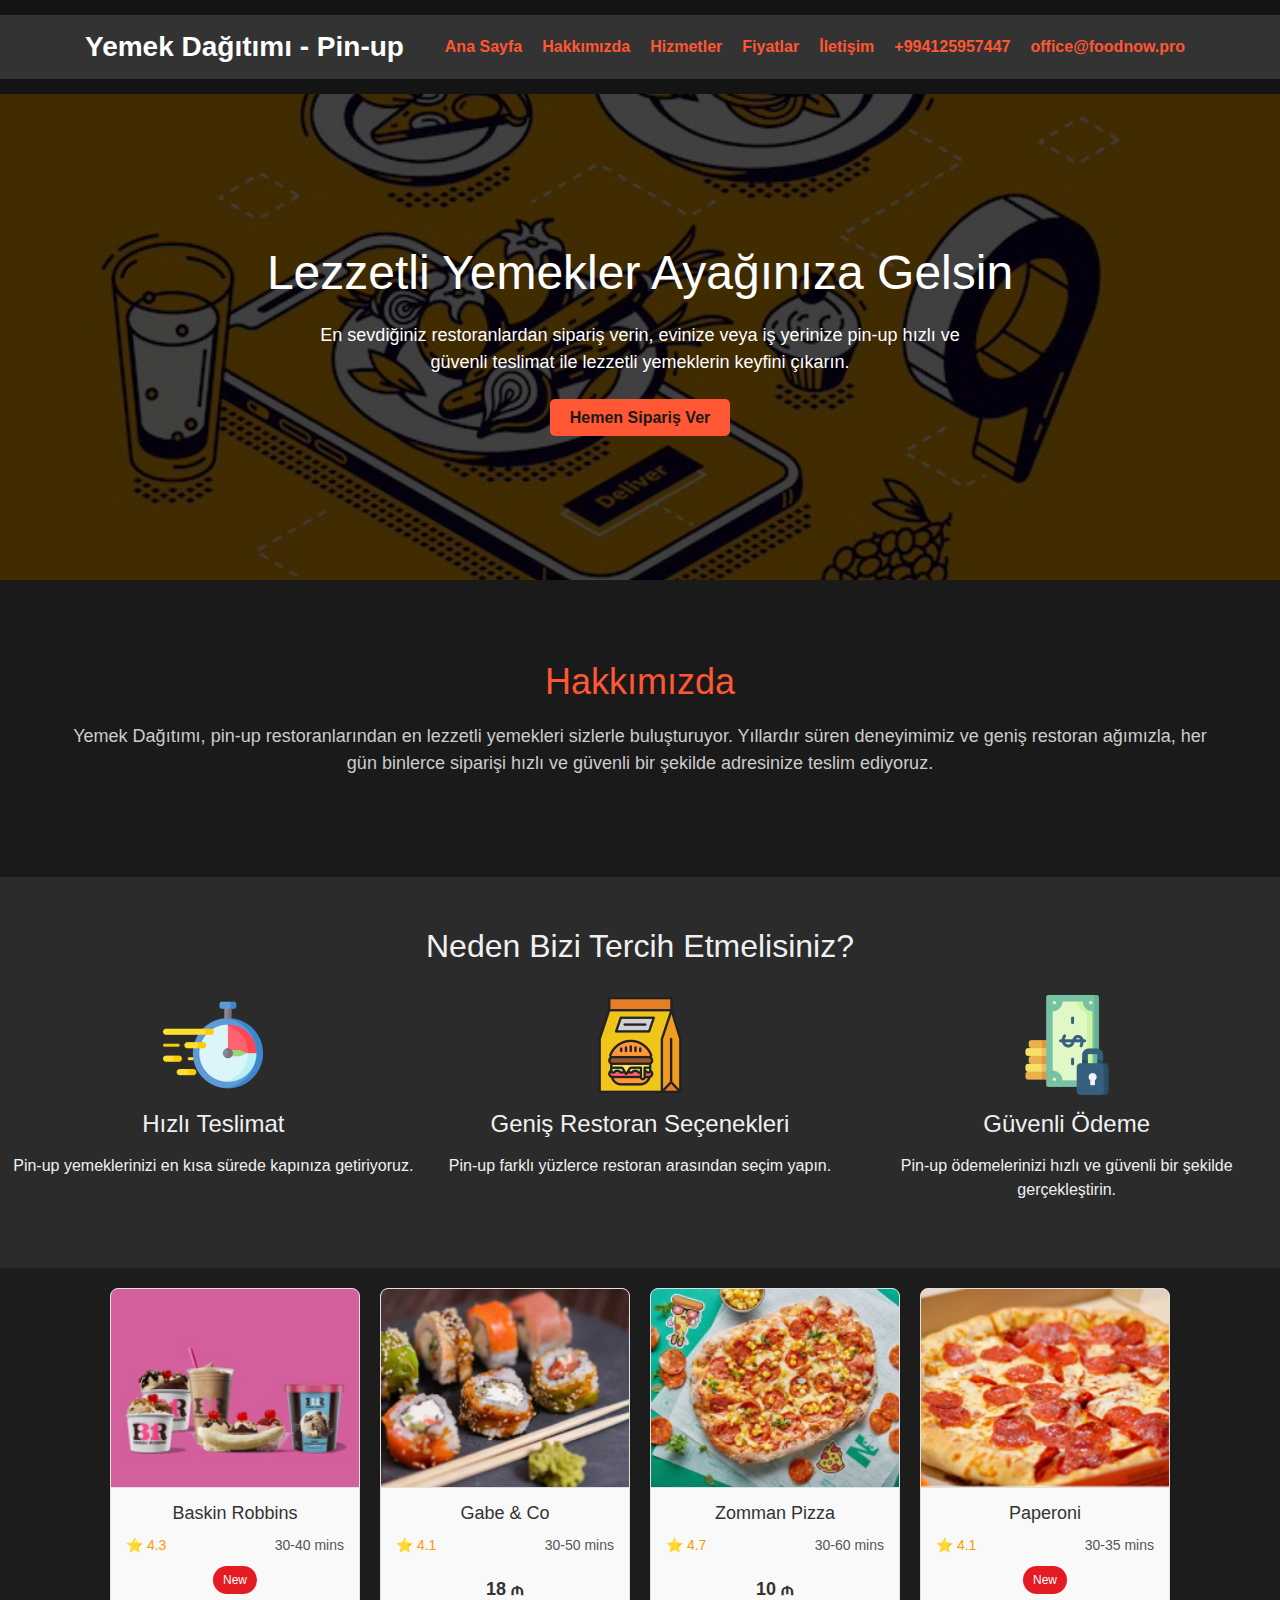
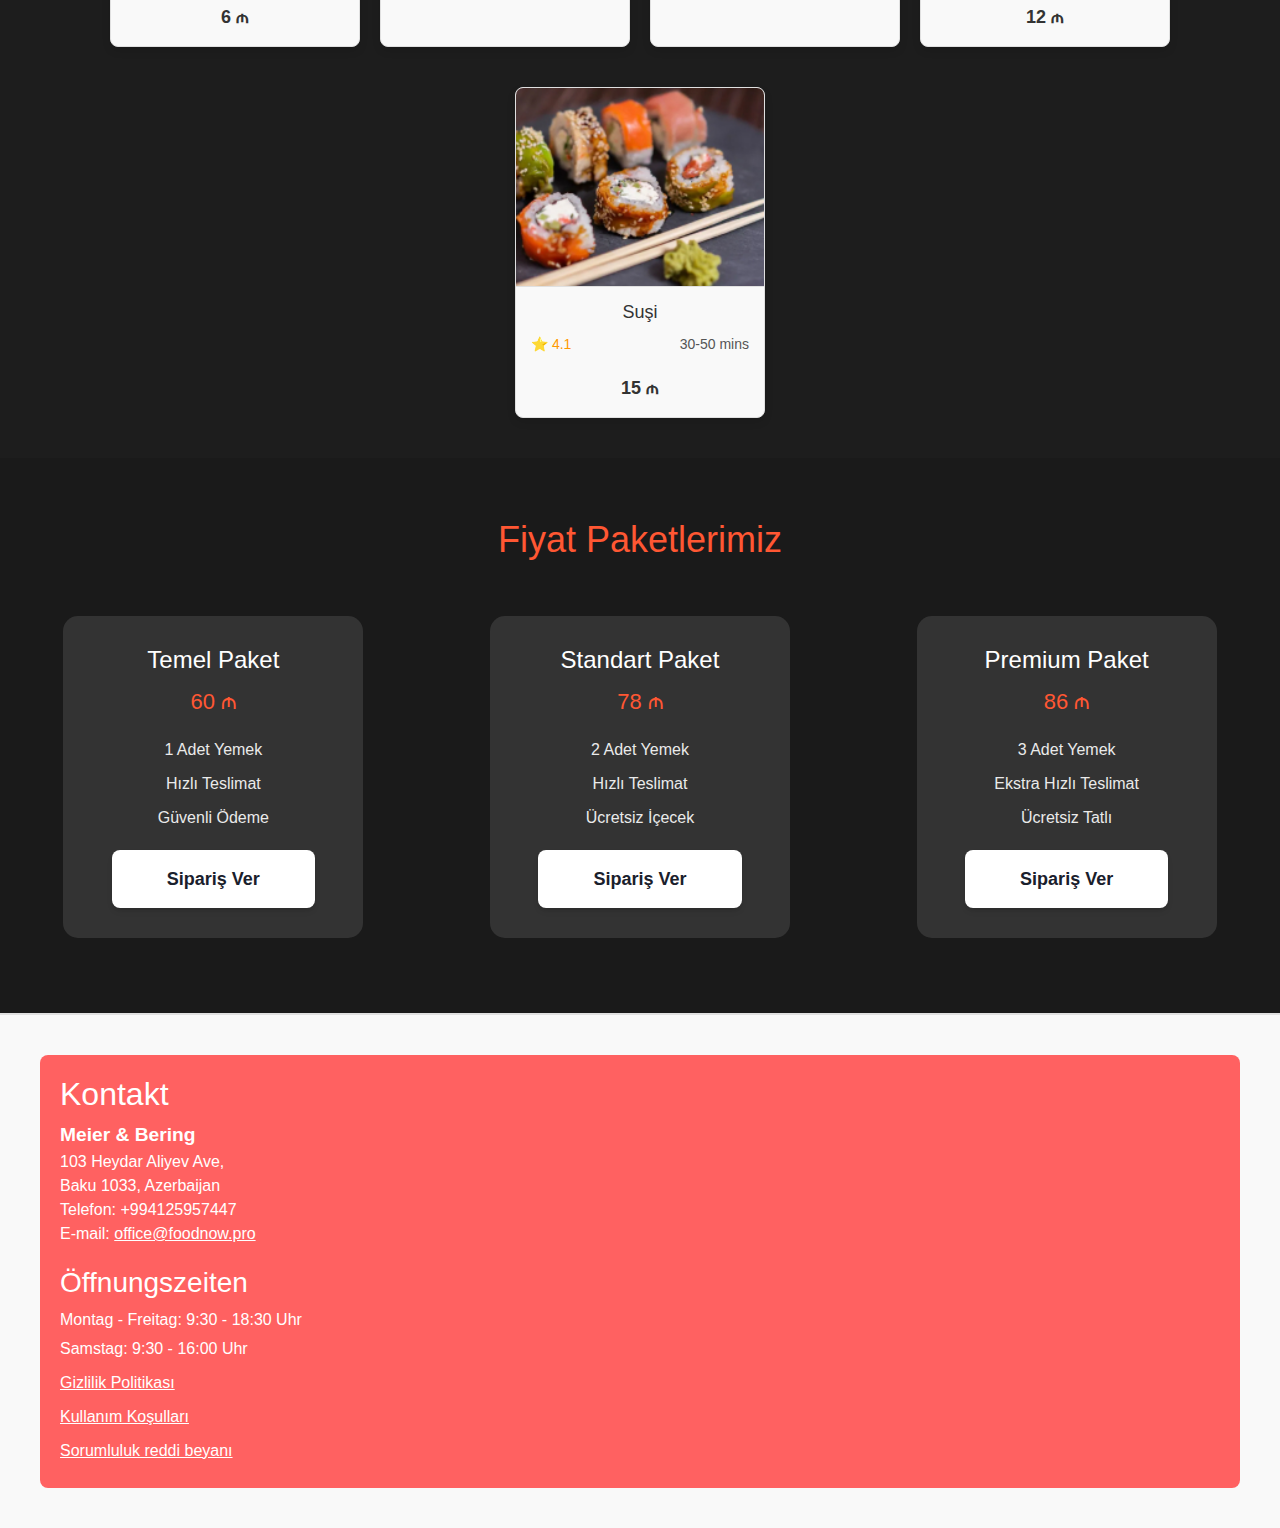
==== commit 7a505ff6: "1" ====
--- a/index.html
+++ b/index.html
@@ -20,27 +20,27 @@
 <header class="header-banner genel-container">
     <nav class="navbar navbar-expand-lg justify-content-between nav-bar genel-container">
         <div class="container">
-        <a href="index.html">
-            <h1 class="brand">Yemek Dağıtımı - Pin-up</h1>
-        </a>
-        <button class="navbar-toggler" type="button" data-toggle="collapse" data-target="#navbarSupportedContent"
-                aria-controls="navbarSupportedContent" aria-expanded="false" aria-label="Toggle navigation">
-            <span class="toggler-icon"></span>
-            <span class="toggler-icon"></span>
-            <span class="toggler-icon"></span>
-        </button>
-
-        <div class="collapse navbar-collapse sub-menu-bar" id="navbarSupportedContent">
-            <ul id="nav" class="navbar-nav align-items-center nav-list menuSnowboardXY">
-                <li><a href="index.html">Ana Sayfa</a></li>
-                <li><a href="#about">Hakkımızda</a></li>
-                <li><a href="#service">Hizmetler</a></li>
-                <li><a href="#price">Fiyatlar</a></li>
-                <li><a href="#contact">İletişim</a></li>
-                <li><a href="tel:+905555555555">+994125957447</a></li>
-                <li><a href="mailto:office@foodnow.pro">office@foodnow.pro</a></li>
-            </ul>
-        </div>
+            <a href="index.html">
+                <h1 class="brand">Yemek Dağıtımı - Pin-up</h1>
+            </a>
+            <button class="navbar-toggler" type="button" data-toggle="collapse" data-target="#navbarSupportedContent"
+                    aria-controls="navbarSupportedContent" aria-expanded="false" aria-label="Toggle navigation">
+                <span class="toggler-icon"></span>
+                <span class="toggler-icon"></span>
+                <span class="toggler-icon"></span>
+            </button>
+
+            <div class="collapse navbar-collapse sub-menu-bar" id="navbarSupportedContent">
+                <ul id="nav" class="navbar-nav align-items-center nav-list menuSnowboardXY">
+                    <li><a href="index.html">Ana Sayfa</a></li>
+                    <li><a href="#about">Hakkımızda</a></li>
+                    <li><a href="#service">Hizmetler</a></li>
+                    <li><a href="#price">Fiyatlar</a></li>
+                    <li><a href="#contact">İletişim</a></li>
+                    <li><a href="tel:+994125957447">+994125957447</a></li>
+                    <li><a href="mailto:office@foodnow.pro">office@foodnow.pro</a></li>
+                </ul>
+            </div>
         </div>
     </nav>
 </header>
@@ -48,7 +48,8 @@
 
 <section class="hero-section genel-container">
     <h1>Lezzetli Yemekler Ayağınıza Gelsin</h1>
-    <p>En sevdiğiniz restoranlardan sipariş verin, evinize veya iş yerinize pin-up hızlı ve güvenli teslimat ile lezzetli yemeklerin keyfini çıkarın.</p> 
+    <p>En sevdiğiniz restoranlardan sipariş verin, evinize veya iş yerinize pin-up hızlı ve güvenli teslimat ile
+        lezzetli yemeklerin keyfini çıkarın.</p>
     <a href="#" class="cta-button">Hemen Sipariş Ver</a>
 </section>
 
@@ -56,7 +57,9 @@
     <div class="about-container">
         <div class="about-content">
             <h2>Hakkımızda</h2>
-            <p>Yemek Dağıtımı, pin-up restoranlarından en lezzetli yemekleri sizlerle buluşturuyor. Yıllardır süren deneyimimiz ve geniş restoran ağımızla, her gün binlerce siparişi hızlı ve güvenli bir şekilde adresinize teslim ediyoruz.</p> 
+            <p>Yemek Dağıtımı, pin-up restoranlarından en lezzetli yemekleri sizlerle buluşturuyor. Yıllardır süren
+                deneyimimiz ve geniş restoran ağımızla, her gün binlerce siparişi hızlı ve güvenli bir şekilde
+                adresinize teslim ediyoruz.</p>
         </div>
     </div>
 </section>
@@ -66,28 +69,30 @@
         <h2>Neden Bizi Tercih Etmelisiniz?</h2>
     </div>
     <div class="services-items">
-        <div class="service-item">
-            <img src="img/1.png" alt="pin-up Hızlı Teslimat">
+        <div class="service-item" itemscope itemtype="http://schema.org/ImageObject">
+            <meta itemprop="image" content="img/1.png">
+            <img src="img/1.png" alt=" Hızlı Teslimat">
             <h3>Hızlı Teslimat</h3>
-            <p>Pin-up yemeklerinizi en kısa sürede kapınıza getiriyoruz.</p>         </div>
-        <div class="service-item">
-            <img src="img/2.png" alt="pin-up Geniş Seçenekler">
+            <p>Pin-up yemeklerinizi en kısa sürede kapınıza getiriyoruz.</p></div>
+        <div class="service-item" itemscope itemtype="http://schema.org/ImageObject">
+            <meta itemprop="image" content="img/2.png">
+            <img src="img/2.png" alt=" Geniş Seçenekler">
             <h3>Geniş Restoran Seçenekleri</h3>
-            <p>Pin-up farklı yüzlerce restoran arasından seçim yapın.</p> 
-        </div>
-        <div class="service-item">
-            <img src="img/3.png" alt="Güvenli Ödeme pin-up">
+            <p>Pin-up farklı yüzlerce restoran arasından seçim yapın.</p>
+        </div>
+        <div class="service-item" itemscope itemtype="http://schema.org/ImageObject">
+            <meta itemprop="image" content="img/3.png">
+            <img src="img/3.png" alt="Güvenli Ödeme ">
             <h3>Güvenli Ödeme</h3>
-            <p>Pin-up ödemelerinizi hızlı ve güvenli bir şekilde gerçekleştirin.</p> 
-        </div>
-    </div>
-</section>
-
-
-
-	
+            <p>Pin-up ödemelerinizi hızlı ve güvenli bir şekilde gerçekleştirin.</p>
+        </div>
+    </div>
+</section>
+
+
 <section class="menu-cards" id="price">
-    <div class="menu-card">
+    <div class="menu-card" itemscope itemtype="http://schema.org/ImageObject">
+        <meta itemprop="image" content="img/4.jpg">
         <img src="img/4.jpg" alt="Baskin Robbins pin-up">
         <div class="menu-info">
             <h3>Baskin Robbins</h3>
@@ -96,14 +101,15 @@
                 <span class="time">30-40 mins</span>
             </div>
             <span class="status new">New</span>
-            <!-- Добавление цены -->
-            <div class="price">
-                85 <span class="turkish-lira">&#8378;</span>
-            </div>
-        </div>
-    </div>
-
-    <div class="menu-card">
+
+            <div class="price">
+                6 <span class="turkish-lira">₼</span>
+            </div>
+        </div>
+    </div>
+
+    <div class="menu-card" itemscope itemtype="http://schema.org/ImageObject">
+        <meta itemprop="image" content="img/5.jpg">
         <img src="img/5.jpg" alt="Gabe & Co pin-up ">
         <div class="menu-info">
             <h3>Gabe & Co</h3>
@@ -111,14 +117,15 @@
                 <span class="rating">⭐ 4.1</span>
                 <span class="time">30-50 mins</span>
             </div>
-            <!-- Добавление цены -->
-            <div class="price">
-                95 <span class="turkish-lira">&#8378;</span>
-            </div>
-        </div>
-    </div>
-
-    <div class="menu-card">
+
+            <div class="price">
+                18 <span class="turkish-lira">₼</span>
+            </div>
+        </div>
+    </div>
+
+    <div class="menu-card" itemscope itemtype="http://schema.org/ImageObject">
+        <meta itemprop="image" content="img/6.jpg">
         <img src="img/6.jpg" alt="Zomman Pizza pin-up">
         <div class="menu-info">
             <h3>Zomman Pizza</h3>
@@ -126,14 +133,15 @@
                 <span class="rating">⭐ 4.7</span>
                 <span class="time">30-60 mins</span>
             </div>
-            <!-- Добавление цены -->
-            <div class="price">
-                120 <span class="turkish-lira">&#8378;</span>
-            </div>
-        </div>
-    </div>
-
-    <div class="menu-card">
+
+            <div class="price">
+                10 <span class="turkish-lira">₼</span>
+            </div>
+        </div>
+    </div>
+
+    <div class="menu-card" itemscope itemtype="http://schema.org/ImageObject">
+        <meta itemprop="image" content="img/8.jpg">
         <img src="img/8.jpg" alt="Paperoni">
         <div class="menu-info">
             <h3>Paperoni</h3>
@@ -144,12 +152,13 @@
             <span class="status new">New</span>
             <!-- Добавление цены -->
             <div class="price">
-                70 <span class="turkish-lira">&#8378;</span>
-            </div>
-        </div>
-    </div>
-
-    <div class="menu-card">
+                12 <span class="turkish-lira">₼</span>
+            </div>
+        </div>
+    </div>
+
+    <div class="menu-card" itemscope itemtype="http://schema.org/ImageObject">
+        <meta itemprop="image" content="img/5.jpg">
         <img src="img/5.jpg" alt="Suşi">
         <div class="menu-info">
             <h3>Suşi</h3>
@@ -159,53 +168,53 @@
             </div>
             <!-- Добавление цены -->
             <div class="price">
-                110 <span class="turkish-lira">&#8378;</span>
-            </div>
-        </div>
-    </div>
-</section>
-	
-
-    <section class="pricing-section genel-container">
-        <h2 class="pricing-title">Fiyat Paketlerimiz</h2>
-        <div class="pricing-container">
-            <div class="pricing-card">
-                <h3>Temel Paket</h3>
-                <p>₺29.99</p>
-                <ul>
-                    <li>1 Adet Yemek</li>
-                    <li>Hızlı Teslimat</li>
-                    <li>Güvenli Ödeme</li>
-                </ul>
-                <a href="#" class="button">Sipariş Ver</a>
-            </div>
-            <div class="pricing-card">
-                <h3>Standart Paket</h3>
-                <p>₺49.99</p>
-                <ul>
-                    <li>2 Adet Yemek</li>
-                    <li>Hızlı Teslimat</li>
-                    <li>Ücretsiz İçecek</li>
-                </ul>
-                <a href="#" class="button">Sipariş Ver</a>
-            </div>
-            <div class="pricing-card">
-                <h3>Premium Paket</h3>
-                <p>₺79.99</p>
-                <ul>
-                    <li>3 Adet Yemek</li>
-                    <li>Ekstra Hızlı Teslimat</li>
-                    <li>Ücretsiz Tatlı</li>
-                </ul>
-                <a href="#" class="button">Sipariş Ver</a>
-            </div>
-        </div>
-    </section>
-
-    <footer class="footer">
+                15 <span class="turkish-lira">₼</span>
+            </div>
+        </div>
+    </div>
+</section>
+
+
+<section class="pricing-section genel-container">
+    <h2 class="pricing-title">Fiyat Paketlerimiz</h2>
+    <div class="pricing-container">
+        <div class="pricing-card">
+            <h3>Temel Paket</h3>
+            <p>60 ₼</p>
+            <ul>
+                <li>1 Adet Yemek</li>
+                <li>Hızlı Teslimat</li>
+                <li>Güvenli Ödeme</li>
+            </ul>
+            <a href="#" class="button">Sipariş Ver</a>
+        </div>
+        <div class="pricing-card">
+            <h3>Standart Paket</h3>
+            <p>78 ₼</p>
+            <ul>
+                <li>2 Adet Yemek</li>
+                <li>Hızlı Teslimat</li>
+                <li>Ücretsiz İçecek</li>
+            </ul>
+            <a href="#" class="button">Sipariş Ver</a>
+        </div>
+        <div class="pricing-card">
+            <h3>Premium Paket</h3>
+            <p>86 ₼</p>
+            <ul>
+                <li>3 Adet Yemek</li>
+                <li>Ekstra Hızlı Teslimat</li>
+                <li>Ücretsiz Tatlı</li>
+            </ul>
+            <a href="#" class="button">Sipariş Ver</a>
+        </div>
+    </div>
+</section>
+
+<footer class="footer">
     <div class="footer-container">
         <!-- Map Section -->
-       
+
 
         <!-- Contact Information Section -->
         <div class="footer-contact" id="contact">
